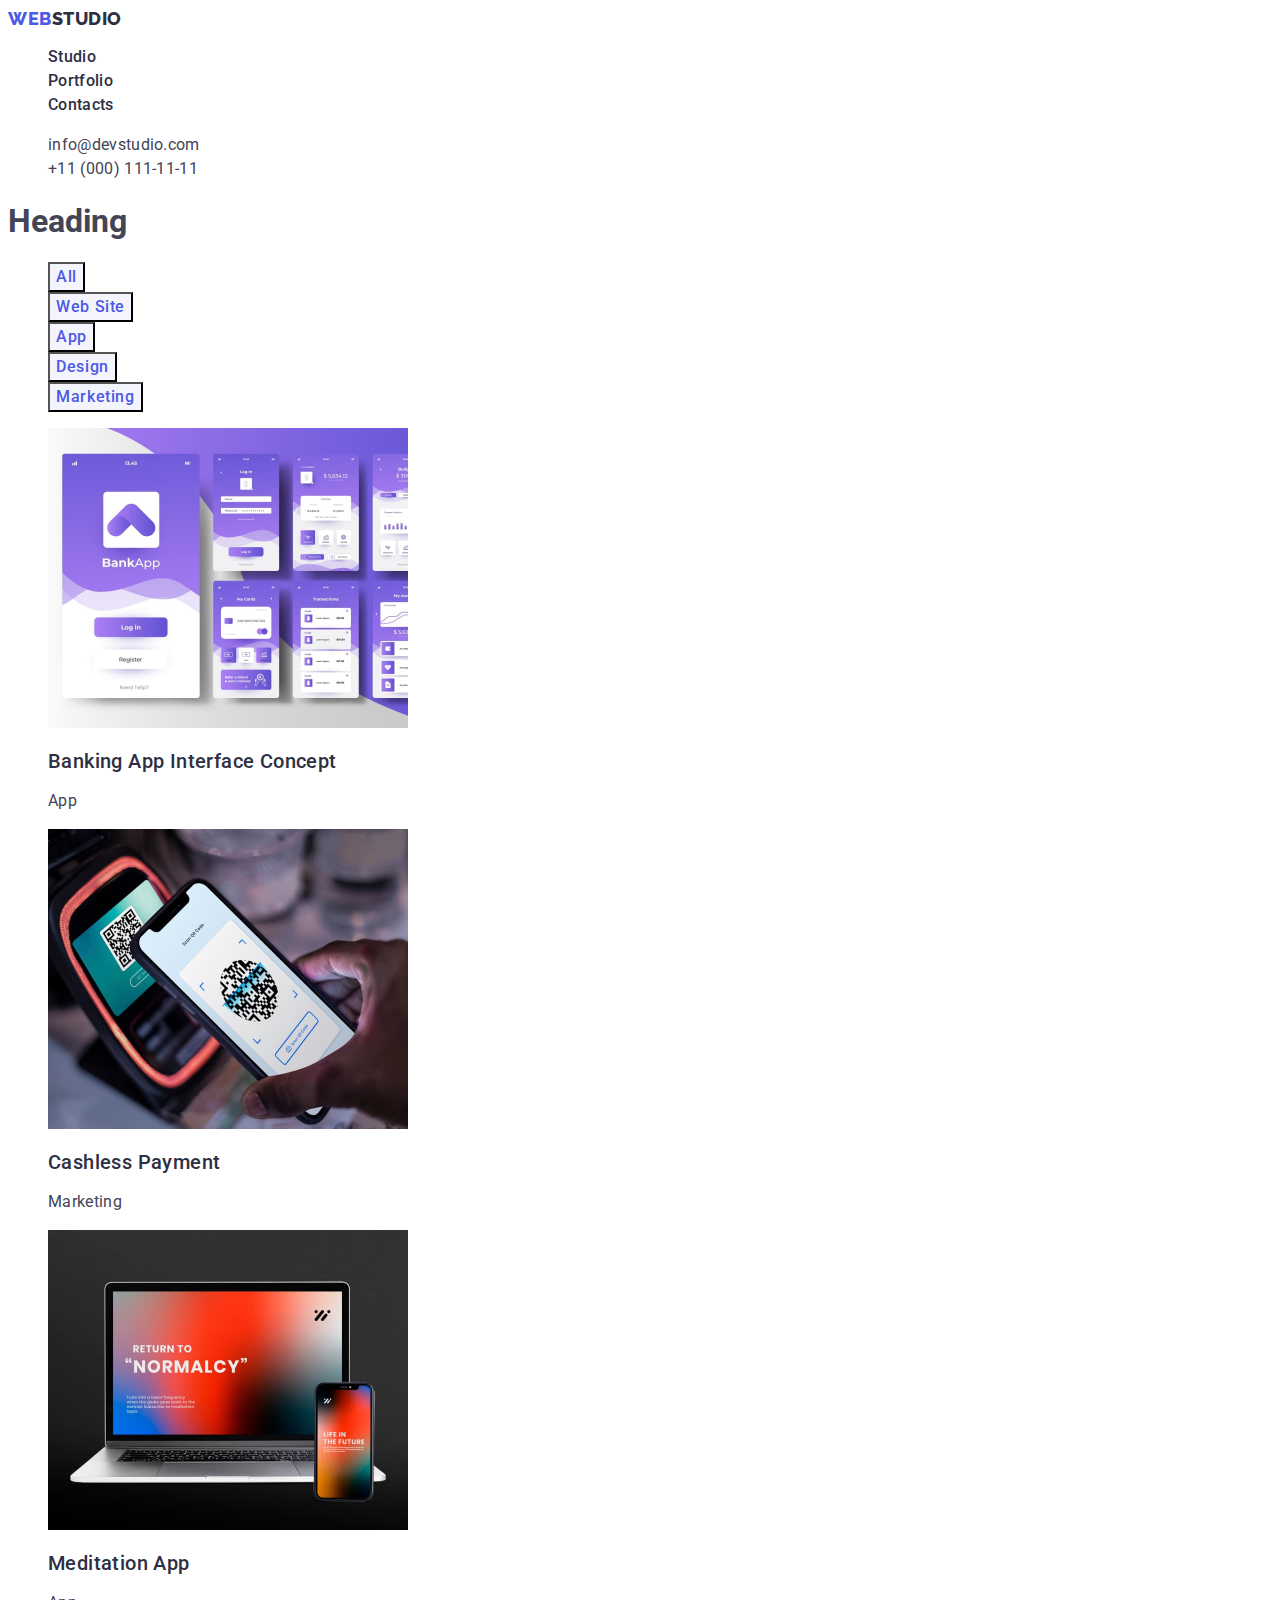
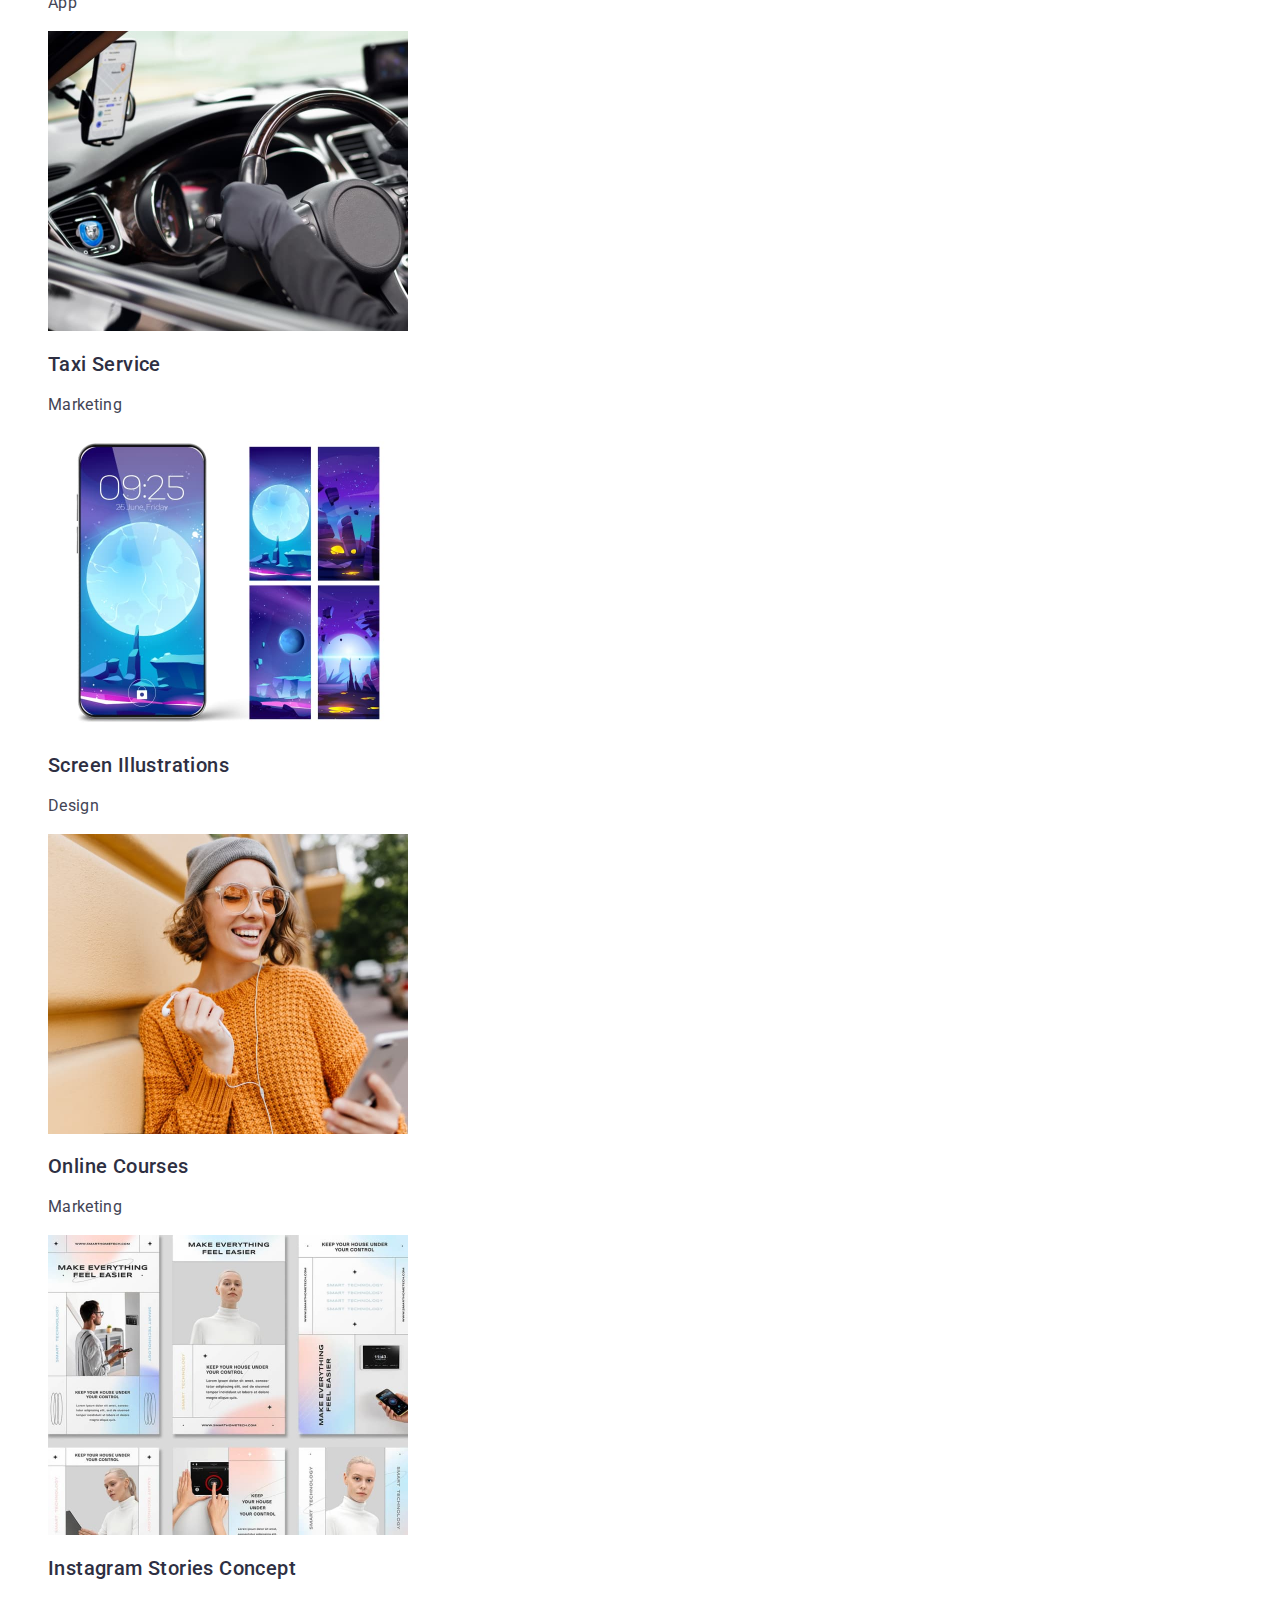
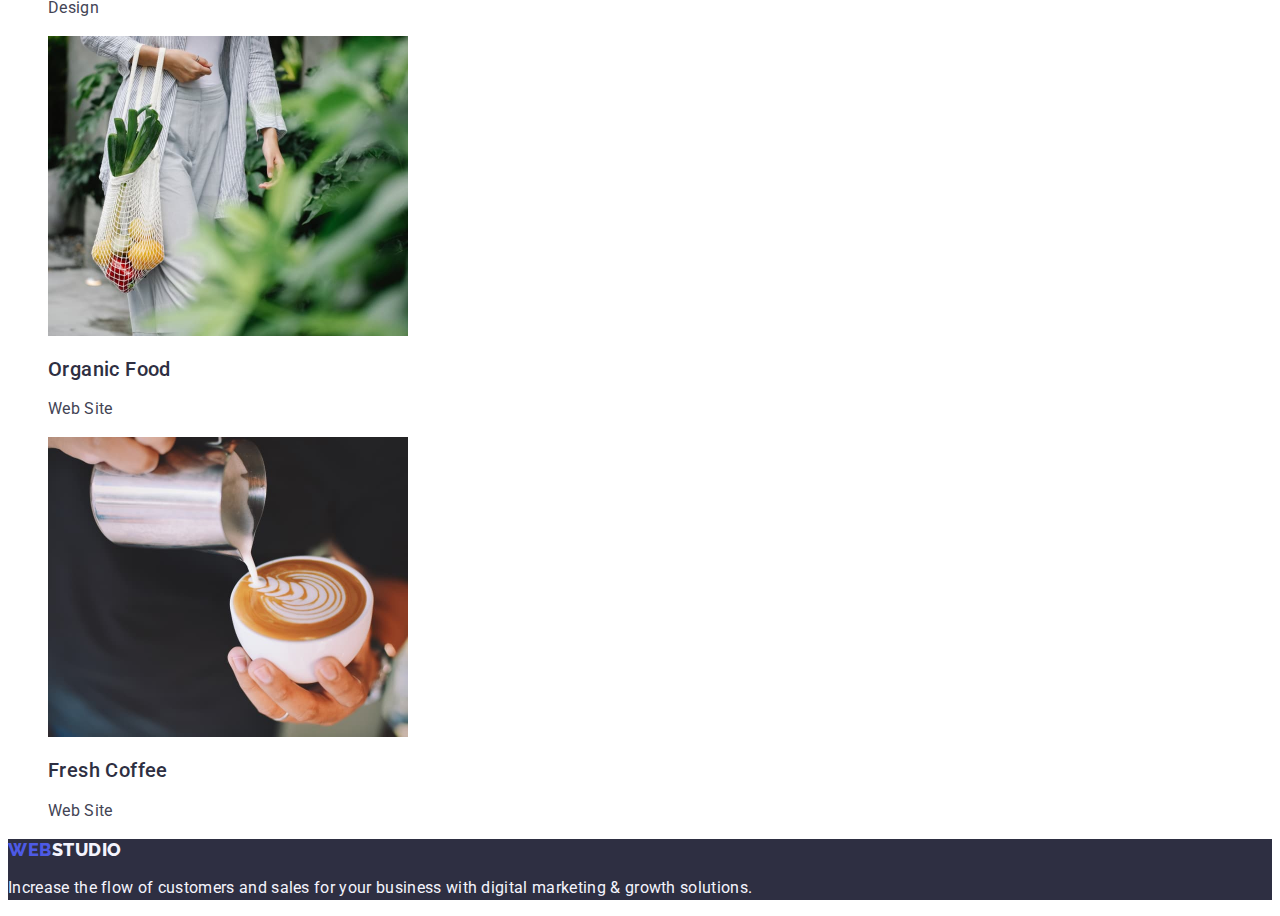
==== portfolio.html @ 7128ef8f "Initial commit" ====
<!DOCTYPE html>
<html lang="en">
  <head>
    <meta charset="utf-8" />
    <meta name="description" content="Introduction of WebStudio" />
    <title>WebStudio</title>
    <link rel="preconnect" href="https://fonts.googleapis.com" />
    <link rel="preconnect" href="https://fonts.gstatic.com" crossorigin />
    <link
      href="https://fonts.googleapis.com/css2?family=Montserrat:wght@400;700&family=Raleway:wght@800&family=Roboto:wght@400;500;700;900&display=swap"
      rel="stylesheet"
    />
    <link rel="stylesheet" href="./css/styles.css" />
  </head>
  <!-- Body -->
  <body>
    <!-- Header -->
    <header>
      <nav class="nav">
        <a href="./index.html" class="link"
          >Web<span class="studio">Studio</span></a
        >
        <ul class="list">
          <li>
            <a href="./index.html" class="link">Studio</a>
          </li>
          <li>
            <a href="./portfolio.html" class="link">Portfolio</a>
          </li>
          <li><a href="" class="link">Contacts</a></li>
        </ul>
      </nav>
      <address class="adress">
        <ul class="list">
          <li>
            <a href="mailto:info@devstudio.com" class="link"
              >info@devstudio.com</a
            >
          </li>
          <li>
            <a href="tel:+110001111111" class="link">+11 (000) 111-11-11</a>
          </li>
        </ul>
      </address>
    </header>
    <!-- Main part -->
    <main>
      <!-- Buttons -->
      <section>
        <h1>Heading</h1>
        <ul class="list">
          <li><button type="button" class="button-list">All</button></li>
          <li><button type="button" class="button-list">Web Site</button></li>
          <li><button type="button" class="button-list">App</button></li>
          <li><button type="button" class="button-list">Design</button></li>
          <li><button type="button" class="button-list">Marketing</button></li>
        </ul>

        <!-- All -->

        <ul class="list">
          <li>
            <a href="./portfolio.html" class="link">
              <img
                src="./images/image8.jpg"
                alt="BankApp"
                width="360"
                height="300"
              />
              <h2 class="heading-portfolio">Banking App Interface Concept</h2>
              <p class="paragraph-portfolio">App</p>
            </a>
          </li>
          <li>
            <a href="./portfolio.html" class="link">
              <img
                src="./images/image9.jpg"
                alt="Paying by phone"
                width="360"
                height="300"
              />
              <h2 class="heading-portfolio">Cashless Payment</h2>
              <p class="paragraph-portfolio">Marketing</p>
            </a>
          </li>
          <li>
            <a href="./portfolio.html" class="link">
              <img
                src="./images/image10.jpg"
                alt="Laptop"
                width="360"
                height="300"
              />
              <h2 class="heading-portfolio">Meditation App</h2>
              <p class="paragraph-portfolio">App</p>
            </a>
          </li>
          <li>
            <a href="./portfolio.html" class="link">
              <img
                src="./images/image11.jpg"
                alt="Taxi driver"
                width="360"
                height="300"
              />
              <h2 class="heading-portfolio">Taxi Service</h2>
              <p class="paragraph-portfolio">Marketing</p>
            </a>
          </li>
          <li>
            <a href="./portfolio.html" class="link">
              <img
                src="./images/image12.jpg"
                alt="Phone wallpaper"
                width="360"
                height="300"
              />
              <h2 class="heading-portfolio">Screen Illustrations</h2>
              <p class="paragraph-portfolio">Design</p>
            </a>
          </li>
          <li>
            <a href="./portfolio.html" class="link">
              <img
                src="./images/image13.jpg"
                alt="Happy girl"
                width="360"
                height="300"
              />
              <h2 class="heading-portfolio">Online Courses</h2>
              <p class="paragraph-portfolio">Marketing</p>
            </a>
          </li>
          <li>
            <a href="./portfolio.html" class="link">
              <img
                src="./images/image14.jpg"
                alt="Designed page"
                width="360"
                height="300"
              />
              <h2 class="heading-portfolio">Instagram Stories Concept</h2>
              <p class="paragraph-portfolio">Design</p>
            </a>
          </li>
          <li>
            <a href="./portfolio.html" class="link">
              <img
                src="./images/image15.jpg"
                alt="Bag with goods"
                width="360"
                height="300"
              />
              <h2 class="heading-portfolio">Organic Food</h2>
              <p class="paragraph-portfolio">Web Site</p>
            </a>
          </li>
          <li>
            <a href="./portfolio.html" class="link">
              <img
                src="./images/image16.jpg"
                alt="Cup with coffe"
                width="360"
                height="300"
              />
              <h2 class="heading-portfolio">Fresh Coffee</h2>
              <p class="paragraph-portfolio">Web Site</p>
            </a>
          </li>
        </ul>
      </section>
    </main>
    <!-- Footer -->
    <footer class="footer">
      <a href="./index.html" class="link"
        >Web<span class="studia">Studio</span></a
      >
      <p class="logo">
        Increase the flow of customers and sales for your business with digital
        marketing & growth solutions.
      </p>
    </footer>
  </body>
</html>
---- css/styles.css ----
:root {
  --primaryfont: "Roboto", sans-serif;
  --primarycolor: #2e2f42;
  --whitecolor: #ffffff;
  --secondarycolor: #4d5ae5;
}
body {
  font-family: var(--primaryfont);
  color: #434455;
  background-color: var(--whitecolor);
}

ul,
ol,
a {
  list-style-type: none;
  text-decoration: none;
}
.nav .link {
  font-family: "Raleway", sans-serif;
  text-transform: uppercase;
  font-weight: 800;
  font-size: 18px;
  line-height: 1.17;
  letter-spacing: 0.03em;
  color: #4d5ae5;
  text-decoration: none;
}
.studio {
  color: var(--primarycolor);
}
.nav .list .link {
  font-family: inherit;
  font-size: 16px;
  line-height: 1.5;
  letter-spacing: 0.02em;
  color: #2e2f42;
  list-style: none;
  text-transform: none;
  font-weight: 500;
  text-decoration: none;
}
.nav .list .link:hover,
.nav .list .link:focus,
.nav .list .link:active {
  color: #404bbf;
}
.adress {
  font-style: normal;
}
.adress .link {
  font-size: 16px;
  line-height: 1.5;
  letter-spacing: 0.02em;
  color: inherit;
}
.adress .list .link:hover,
.adress .list .link:focus,
.adress .list .link:active {
  color: #404bbf;
}
.main-section {
  background-color: var(--primarycolor);
}
.page-title {
  color: var(--whitecolor);
  font-size: 56px;
  font-weight: 700;
  line-height: 1.07;
  letter-spacing: 0.02em;
  text-align: center;
}
.button {
  background-color: var(--secondarycolor);
  color: var(--whitecolor);
  font-size: 16px;
  font-weight: 500;
  line-height: 1.5;
  letter-spacing: 0.04em;
  cursor: pointer;
  font-family: "Roboto", sans-serif;
}
.button:hover,
.button:focus {
  background-color: #404bbf;
}
.list-heading {
  color: var(--primarycolor);
  font-size: 20px;
  font-weight: 500;
  line-height: 1.2;
  letter-spacing: 0.02em;
}
.list-paragraph {
  color: #434455;
  font-size: 16px;
  line-height: 1.5;
  letter-spacing: 0.02em;
}
.heading {
  color: var(--primarycolor);
  font-size: 36px;
  font-weight: 700;
  line-height: 1.11;
  letter-spacing: 0.02em;
  text-align: center;
  text-transform: capitalize;
}
.team {
  background-color: #f4f4fd;
}
.name {
  color: var(--primarycolor);
  font-size: 20px;
  font-weight: 500;
  line-height: 1.2;
  letter-spacing: 0.02em;
}
.description {
  color: #434455;
  font-size: 16px;
  line-height: 1.5;
  letter-spacing: 0.02em;
}
.list-image {
  background-color: #ffffff;
}
.footer {
  background-color: var(--primarycolor);
}
.footer .link {
  font-family: "Raleway", sans-serif;
  text-transform: uppercase;
  font-weight: 800;
  font-size: 18px;
  line-height: 1.17;
  letter-spacing: 0.03em;
  color: var(--secondarycolor);
}
.studia {
  color: #f4f4fd;
}
.logo {
  color: #f4f4fd;
  font-size: 16px;
  line-height: 1.5;
  letter-spacing: 0.02em;
}
.button-list {
  background-color: #f4f4fd;
  color: var(--secondarycolor);
  text-align: center;
  font-weight: 500;
  font-size: 16px;
  line-height: 1.5;
  letter-spacing: 0.04em;
  cursor: pointer;
  font-family: "Roboto", sans-serif;
}
.button-list:hover,
.button-list:focus,
.button-list:active {
  background-color: #404bbf;
  color: var(--whitecolor);
}
.list .link {
  text-decoration: none;
  color: inherit;
}
.heading-portfolio {
  font-weight: 500;
  font-size: 20px;
  line-height: 1.2;
  letter-spacing: 0.02em;
  color: var(--primarycolor);
}

.paragraph-portfolio {
  color: #434455;
  font-size: 16px;
  line-height: 1.5;
  letter-spacing: 0.02em;
}
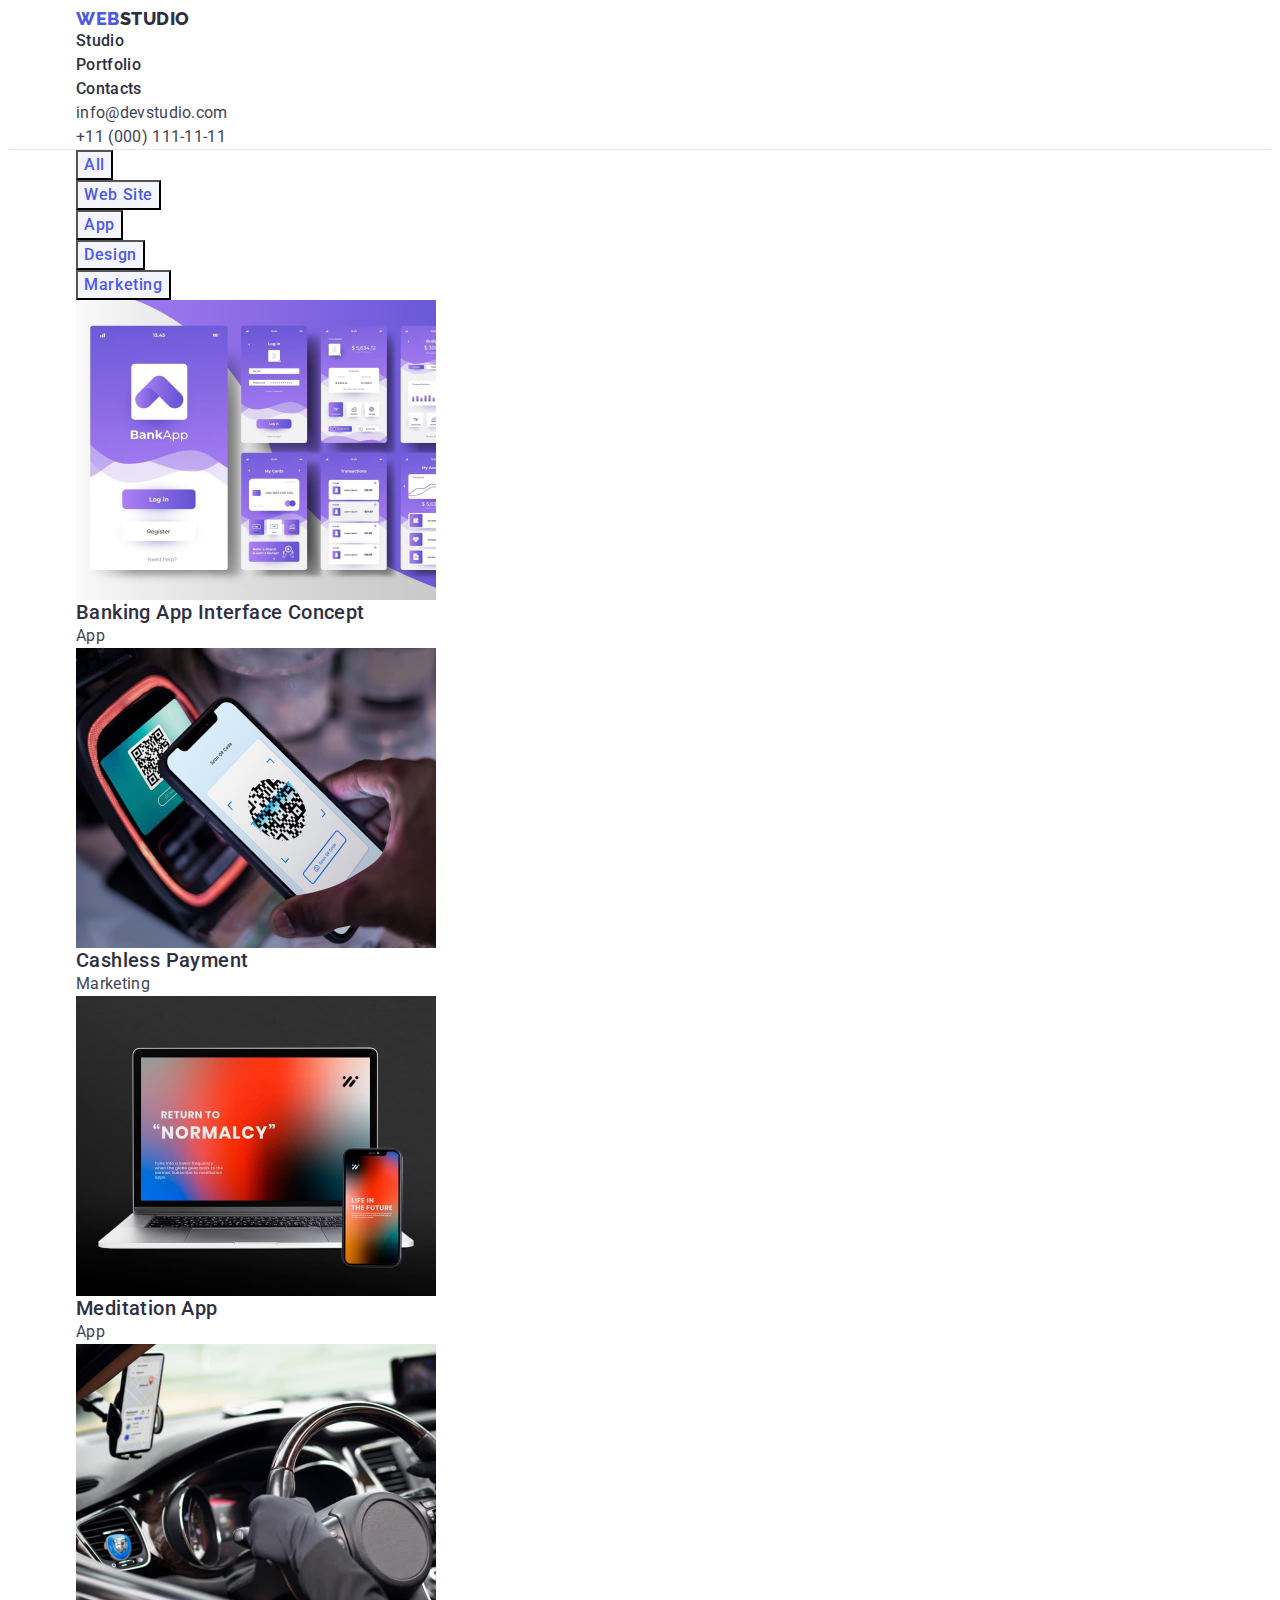
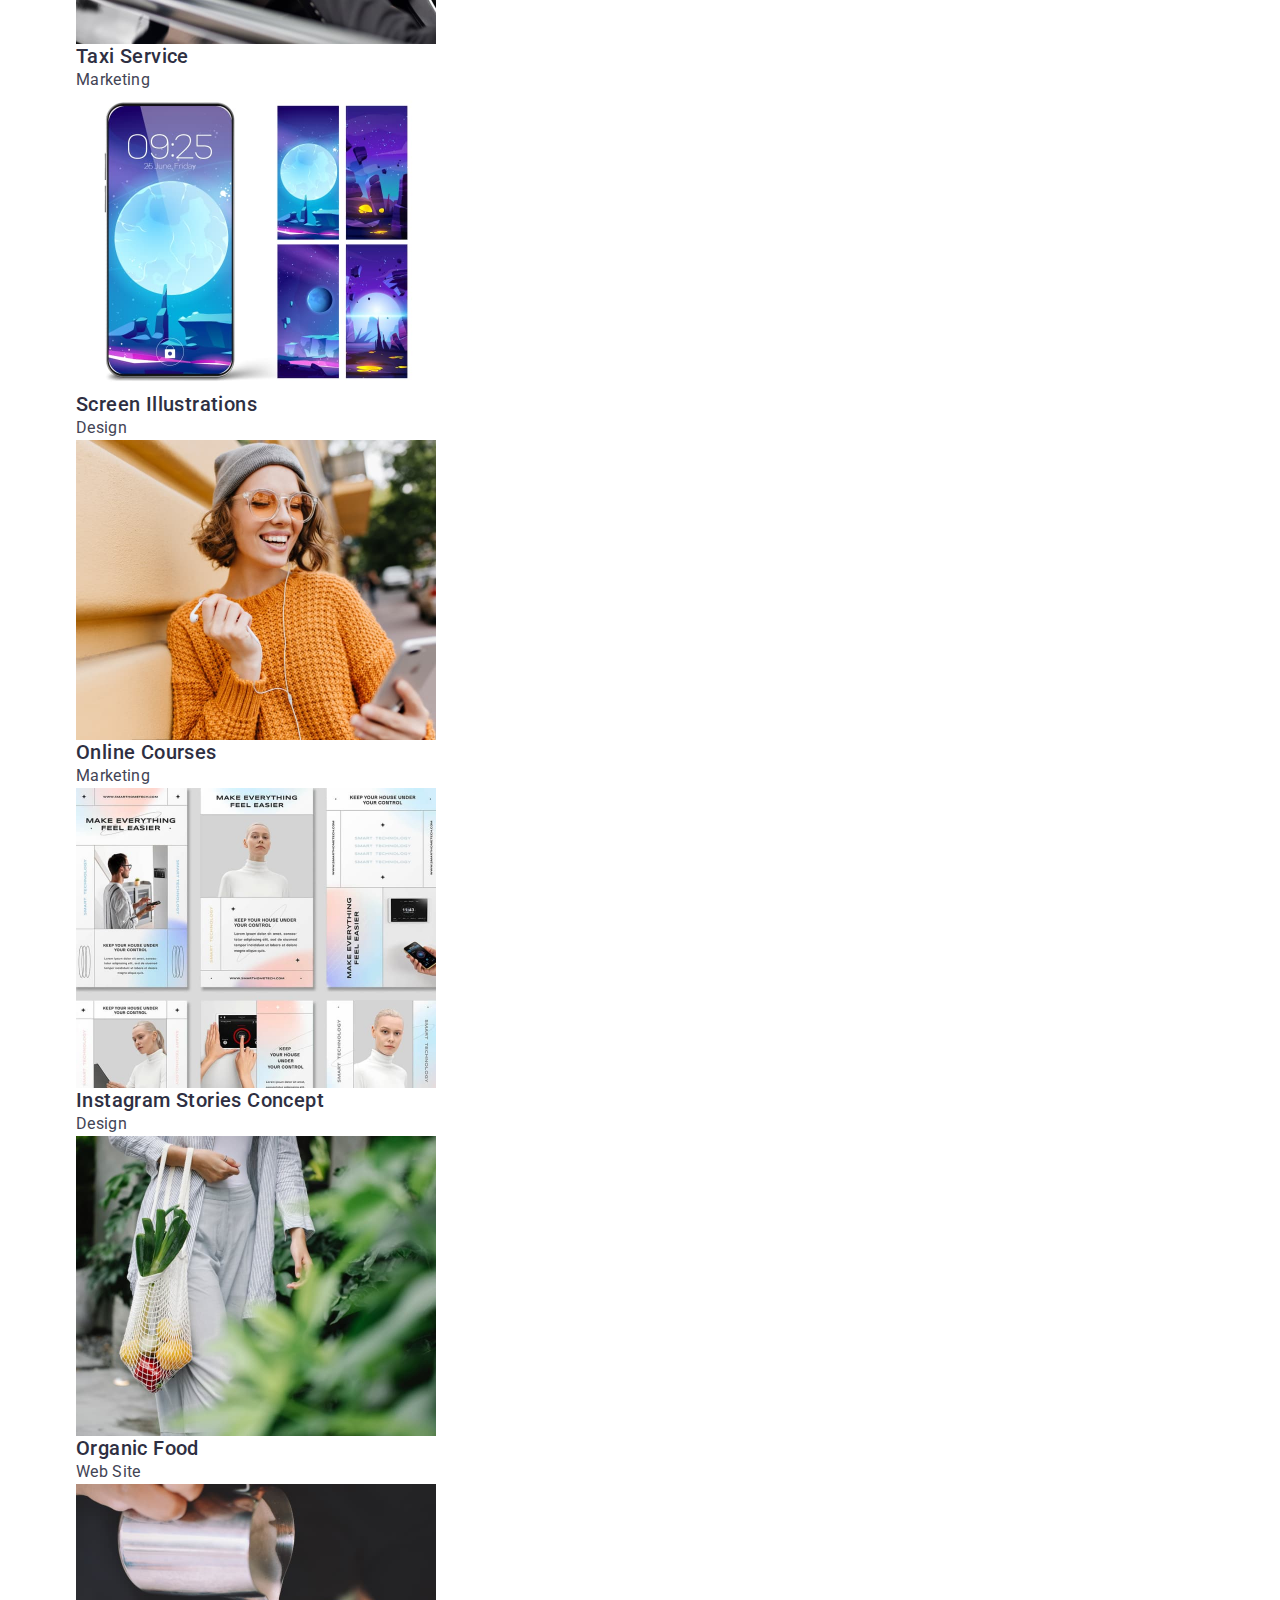
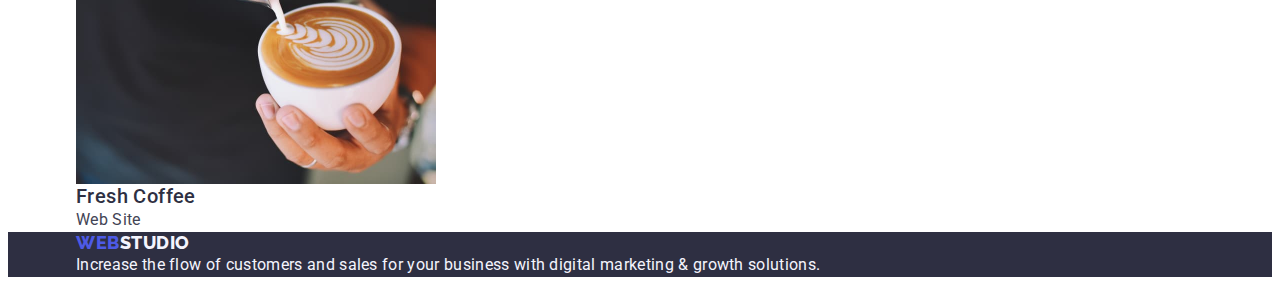
==== commit c772d4fa: "h3" ====
--- a/portfolio.html
+++ b/portfolio.html
@@ -4,6 +4,13 @@
     <meta charset="utf-8" />
     <meta name="description" content="Introduction of WebStudio" />
     <title>WebStudio</title>
+    <link
+      rel="stylesheet"
+      href="https://cdnjs.cloudflare.com/ajax/libs/modern-normalize/2.0.0/modern-normalize.min.css"
+      integrity="sha512-4xo8blKMVCiXpTaLzQSLSw3KFOVPWhm/TRtuPVc4WG6kUgjH6J03IBuG7JZPkcWMxJ5huwaBpOpnwYElP/m6wg=="
+      crossorigin="anonymous"
+      referrerpolicy="no-referrer"
+    />
     <link rel="preconnect" href="https://fonts.googleapis.com" />
     <link rel="preconnect" href="https://fonts.gstatic.com" crossorigin />
     <link
@@ -16,169 +23,177 @@
   <body>
     <!-- Header -->
     <header>
-      <nav class="nav">
-        <a href="./index.html" class="link"
-          >Web<span class="studio">Studio</span></a
-        >
-        <ul class="list">
-          <li>
-            <a href="./index.html" class="link">Studio</a>
-          </li>
-          <li>
-            <a href="./portfolio.html" class="link">Portfolio</a>
-          </li>
-          <li><a href="" class="link">Contacts</a></li>
-        </ul>
-      </nav>
-      <address class="adress">
-        <ul class="list">
-          <li>
-            <a href="mailto:info@devstudio.com" class="link"
-              >info@devstudio.com</a
-            >
-          </li>
-          <li>
-            <a href="tel:+110001111111" class="link">+11 (000) 111-11-11</a>
-          </li>
-        </ul>
-      </address>
+      <div class="container">
+        <nav class="nav">
+          <a href="./index.html" class="link"
+            >Web<span class="studio">Studio</span></a
+          >
+          <ul class="list">
+            <li>
+              <a href="./index.html" class="link">Studio</a>
+            </li>
+            <li>
+              <a href="./portfolio.html" class="link">Portfolio</a>
+            </li>
+            <li><a href="" class="link">Contacts</a></li>
+          </ul>
+        </nav>
+        <address class="adress">
+          <ul class="list">
+            <li>
+              <a href="mailto:info@devstudio.com" class="link"
+                >info@devstudio.com</a
+              >
+            </li>
+            <li>
+              <a href="tel:+110001111111" class="link">+11 (000) 111-11-11</a>
+            </li>
+          </ul>
+        </address>
+      </div>
     </header>
     <!-- Main part -->
     <main>
       <!-- Buttons -->
       <section>
-        <h1>Heading</h1>
-        <ul class="list">
-          <li><button type="button" class="button-list">All</button></li>
-          <li><button type="button" class="button-list">Web Site</button></li>
-          <li><button type="button" class="button-list">App</button></li>
-          <li><button type="button" class="button-list">Design</button></li>
-          <li><button type="button" class="button-list">Marketing</button></li>
-        </ul>
+        <div class="container">
+          <h1 class="visually-hidden">Heading</h1>
+          <ul class="list">
+            <li><button type="button" class="button-list">All</button></li>
+            <li><button type="button" class="button-list">Web Site</button></li>
+            <li><button type="button" class="button-list">App</button></li>
+            <li><button type="button" class="button-list">Design</button></li>
+            <li>
+              <button type="button" class="button-list">Marketing</button>
+            </li>
+          </ul>
 
-        <!-- All -->
+          <!-- All -->
 
-        <ul class="list">
-          <li>
-            <a href="./portfolio.html" class="link">
-              <img
-                src="./images/image8.jpg"
-                alt="BankApp"
-                width="360"
-                height="300"
-              />
-              <h2 class="heading-portfolio">Banking App Interface Concept</h2>
-              <p class="paragraph-portfolio">App</p>
-            </a>
-          </li>
-          <li>
-            <a href="./portfolio.html" class="link">
-              <img
-                src="./images/image9.jpg"
-                alt="Paying by phone"
-                width="360"
-                height="300"
-              />
-              <h2 class="heading-portfolio">Cashless Payment</h2>
-              <p class="paragraph-portfolio">Marketing</p>
-            </a>
-          </li>
-          <li>
-            <a href="./portfolio.html" class="link">
-              <img
-                src="./images/image10.jpg"
-                alt="Laptop"
-                width="360"
-                height="300"
-              />
-              <h2 class="heading-portfolio">Meditation App</h2>
-              <p class="paragraph-portfolio">App</p>
-            </a>
-          </li>
-          <li>
-            <a href="./portfolio.html" class="link">
-              <img
-                src="./images/image11.jpg"
-                alt="Taxi driver"
-                width="360"
-                height="300"
-              />
-              <h2 class="heading-portfolio">Taxi Service</h2>
-              <p class="paragraph-portfolio">Marketing</p>
-            </a>
-          </li>
-          <li>
-            <a href="./portfolio.html" class="link">
-              <img
-                src="./images/image12.jpg"
-                alt="Phone wallpaper"
-                width="360"
-                height="300"
-              />
-              <h2 class="heading-portfolio">Screen Illustrations</h2>
-              <p class="paragraph-portfolio">Design</p>
-            </a>
-          </li>
-          <li>
-            <a href="./portfolio.html" class="link">
-              <img
-                src="./images/image13.jpg"
-                alt="Happy girl"
-                width="360"
-                height="300"
-              />
-              <h2 class="heading-portfolio">Online Courses</h2>
-              <p class="paragraph-portfolio">Marketing</p>
-            </a>
-          </li>
-          <li>
-            <a href="./portfolio.html" class="link">
-              <img
-                src="./images/image14.jpg"
-                alt="Designed page"
-                width="360"
-                height="300"
-              />
-              <h2 class="heading-portfolio">Instagram Stories Concept</h2>
-              <p class="paragraph-portfolio">Design</p>
-            </a>
-          </li>
-          <li>
-            <a href="./portfolio.html" class="link">
-              <img
-                src="./images/image15.jpg"
-                alt="Bag with goods"
-                width="360"
-                height="300"
-              />
-              <h2 class="heading-portfolio">Organic Food</h2>
-              <p class="paragraph-portfolio">Web Site</p>
-            </a>
-          </li>
-          <li>
-            <a href="./portfolio.html" class="link">
-              <img
-                src="./images/image16.jpg"
-                alt="Cup with coffe"
-                width="360"
-                height="300"
-              />
-              <h2 class="heading-portfolio">Fresh Coffee</h2>
-              <p class="paragraph-portfolio">Web Site</p>
-            </a>
-          </li>
-        </ul>
+          <ul class="list">
+            <li>
+              <a href="./portfolio.html" class="link">
+                <img
+                  src="./images/image8.jpg"
+                  alt="BankApp"
+                  width="360"
+                  height="300"
+                />
+                <h2 class="heading-portfolio">Banking App Interface Concept</h2>
+                <p class="paragraph-portfolio">App</p>
+              </a>
+            </li>
+            <li>
+              <a href="./portfolio.html" class="link">
+                <img
+                  src="./images/image9.jpg"
+                  alt="Paying by phone"
+                  width="360"
+                  height="300"
+                />
+                <h2 class="heading-portfolio">Cashless Payment</h2>
+                <p class="paragraph-portfolio">Marketing</p>
+              </a>
+            </li>
+            <li>
+              <a href="./portfolio.html" class="link">
+                <img
+                  src="./images/image10.jpg"
+                  alt="Laptop"
+                  width="360"
+                  height="300"
+                />
+                <h2 class="heading-portfolio">Meditation App</h2>
+                <p class="paragraph-portfolio">App</p>
+              </a>
+            </li>
+            <li>
+              <a href="./portfolio.html" class="link">
+                <img
+                  src="./images/image11.jpg"
+                  alt="Taxi driver"
+                  width="360"
+                  height="300"
+                />
+                <h2 class="heading-portfolio">Taxi Service</h2>
+                <p class="paragraph-portfolio">Marketing</p>
+              </a>
+            </li>
+            <li>
+              <a href="./portfolio.html" class="link">
+                <img
+                  src="./images/image12.jpg"
+                  alt="Phone wallpaper"
+                  width="360"
+                  height="300"
+                />
+                <h2 class="heading-portfolio">Screen Illustrations</h2>
+                <p class="paragraph-portfolio">Design</p>
+              </a>
+            </li>
+            <li>
+              <a href="./portfolio.html" class="link">
+                <img
+                  src="./images/image13.jpg"
+                  alt="Happy girl"
+                  width="360"
+                  height="300"
+                />
+                <h2 class="heading-portfolio">Online Courses</h2>
+                <p class="paragraph-portfolio">Marketing</p>
+              </a>
+            </li>
+            <li>
+              <a href="./portfolio.html" class="link">
+                <img
+                  src="./images/image14.jpg"
+                  alt="Designed page"
+                  width="360"
+                  height="300"
+                />
+                <h2 class="heading-portfolio">Instagram Stories Concept</h2>
+                <p class="paragraph-portfolio">Design</p>
+              </a>
+            </li>
+            <li>
+              <a href="./portfolio.html" class="link">
+                <img
+                  src="./images/image15.jpg"
+                  alt="Bag with goods"
+                  width="360"
+                  height="300"
+                />
+                <h2 class="heading-portfolio">Organic Food</h2>
+                <p class="paragraph-portfolio">Web Site</p>
+              </a>
+            </li>
+            <li>
+              <a href="./portfolio.html" class="link">
+                <img
+                  src="./images/image16.jpg"
+                  alt="Cup with coffe"
+                  width="360"
+                  height="300"
+                />
+                <h2 class="heading-portfolio">Fresh Coffee</h2>
+                <p class="paragraph-portfolio">Web Site</p>
+              </a>
+            </li>
+          </ul>
+        </div>
       </section>
     </main>
     <!-- Footer -->
     <footer class="footer">
-      <a href="./index.html" class="link"
-        >Web<span class="studia">Studio</span></a
-      >
-      <p class="logo">
-        Increase the flow of customers and sales for your business with digital
-        marketing & growth solutions.
-      </p>
+      <div class="container">
+        <a href="./index.html" class="link"
+          >Web<span class="studia">Studio</span></a
+        >
+        <p class="logo">
+          Increase the flow of customers and sales for your business with
+          digital marketing & growth solutions.
+        </p>
+      </div>
     </footer>
   </body>
 </html>
--- a/css/styles.css
+++ b/css/styles.css
@@ -9,12 +9,19 @@
   color: #434455;
   background-color: var(--whitecolor);
 }
-
+*,
+*::before,
+*::after {
+  box-sizing: border-box;
+}
 ul,
 ol,
 a {
   list-style-type: none;
   text-decoration: none;
+}
+header {
+  border-bottom: 1px solid #e7e9fc;
 }
 .nav .link {
   font-family: "Raleway", sans-serif;
@@ -29,6 +36,7 @@
 .studio {
   color: var(--primarycolor);
 }
+
 .nav .list .link {
   font-family: inherit;
   font-size: 16px;
@@ -181,3 +189,45 @@
   line-height: 1.5;
   letter-spacing: 0.02em;
 }
+
+h1,
+h2,
+h3,
+h4,
+h5,
+h6 {
+  margin: 0;
+}
+
+p {
+  margin: 0;
+}
+
+ul,
+ol {
+  margin: 0;
+  padding-left: 0;
+}
+img {
+  display: block;
+}
+.container {
+  margin: 0 auto;
+  padding: 0 15px;
+  max-width: 1158px;
+}
+.visually-hidden {
+  position: absolute;
+  width: 1px;
+  height: 1px;
+  margin: -1px;
+  border: 0;
+  padding: 0;
+  white-space: nowrap;
+  clip-path: inset(100%);
+  clip: rect(0 0 0 0);
+  overflow: hidden;
+}
+.features .list {
+  display: flex;
+}
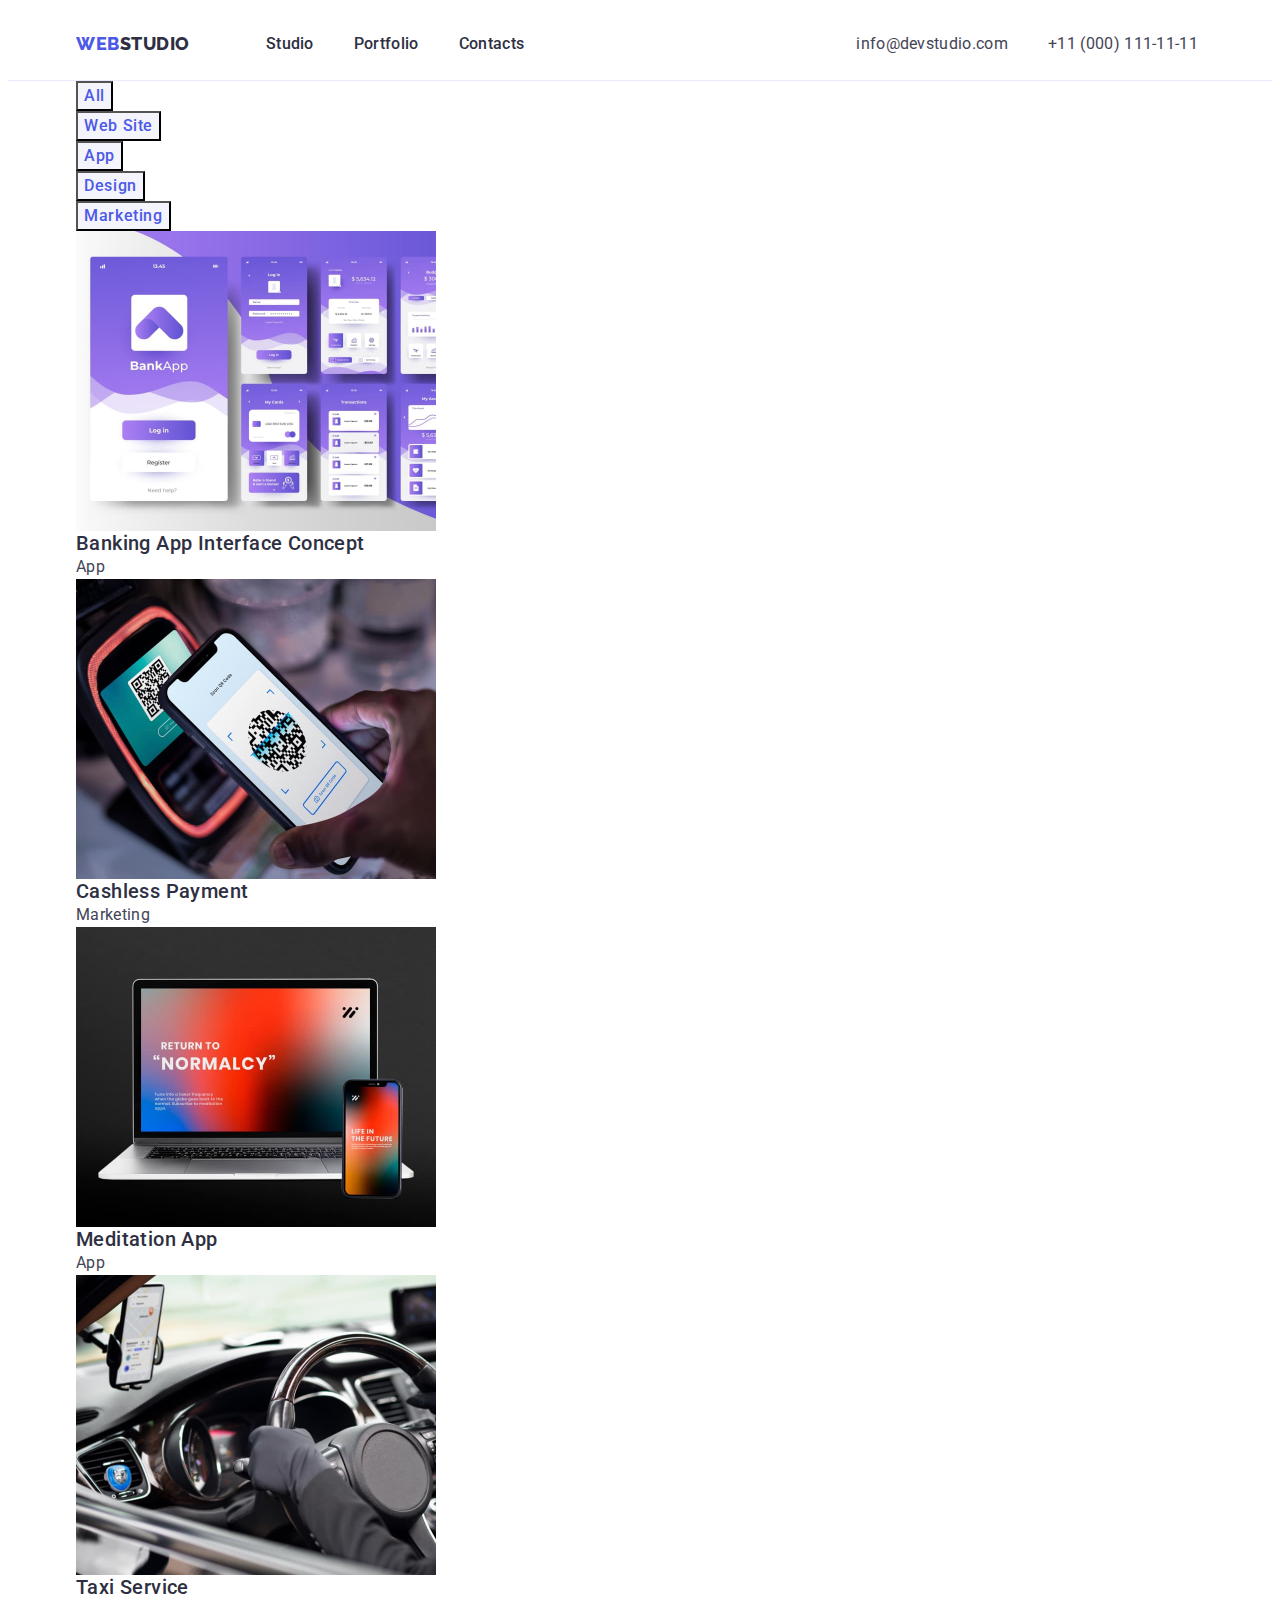
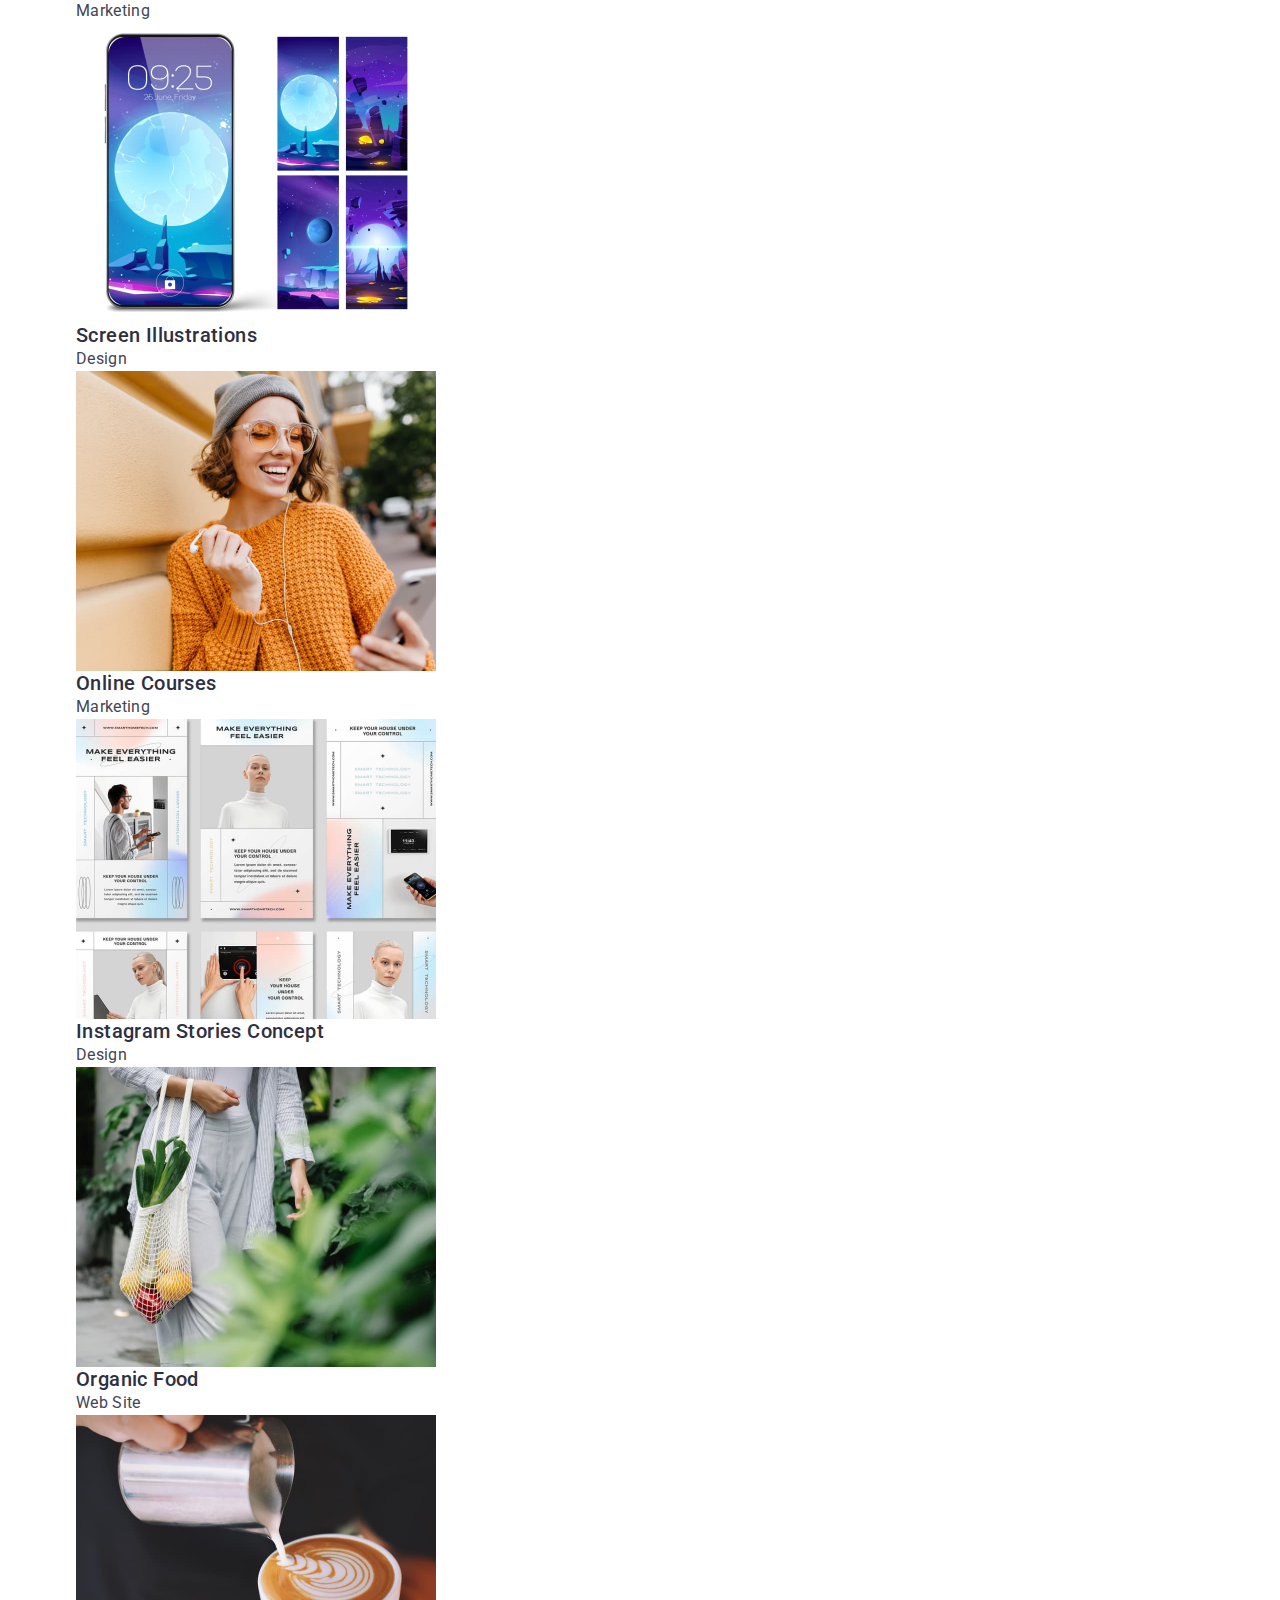
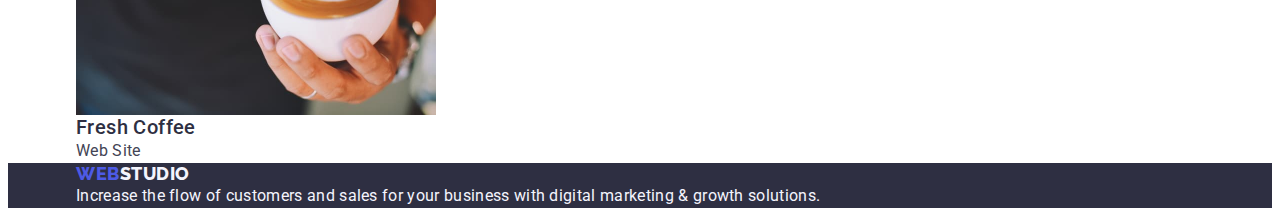
==== commit 4e67b532: "l" ====
--- a/portfolio.html
+++ b/portfolio.html
@@ -22,10 +22,10 @@
   <!-- Body -->
   <body>
     <!-- Header -->
-    <header>
+    <header class="header">
       <div class="container">
         <nav class="nav">
-          <a href="./index.html" class="link"
+          <a href="./index.html" class="logo"
             >Web<span class="studio">Studio</span></a
           >
           <ul class="list">
--- a/css/styles.css
+++ b/css/styles.css
@@ -20,10 +20,17 @@
   list-style-type: none;
   text-decoration: none;
 }
-header {
+.header {
   border-bottom: 1px solid #e7e9fc;
 }
-.nav .link {
+.header .container {
+  display: flex;
+}
+.nav {
+  display: flex;
+  align-items: center;
+}
+.nav .logo {
   font-family: "Raleway", sans-serif;
   text-transform: uppercase;
   font-weight: 800;
@@ -32,11 +39,15 @@
   letter-spacing: 0.03em;
   color: #4d5ae5;
   text-decoration: none;
+  margin-right: 76px;
 }
 .studio {
   color: var(--primarycolor);
 }
-
+.nav .list {
+  display: flex;
+  gap: 40px;
+}
 .nav .list .link {
   font-family: inherit;
   font-size: 16px;
@@ -47,6 +58,10 @@
   text-transform: none;
   font-weight: 500;
   text-decoration: none;
+  display: flex;
+  gap: 40px;
+  flex-direction: row;
+  padding: 24px 0;
 }
 .nav .list .link:hover,
 .nav .list .link:focus,
@@ -55,6 +70,13 @@
 }
 .adress {
   font-style: normal;
+}
+.adress .list {
+  display: flex;
+  gap: 40px;
+  padding-left: 332px;
+  padding-top: 24px;
+  padding-bottom: 24px;
 }
 .adress .link {
   font-size: 16px;
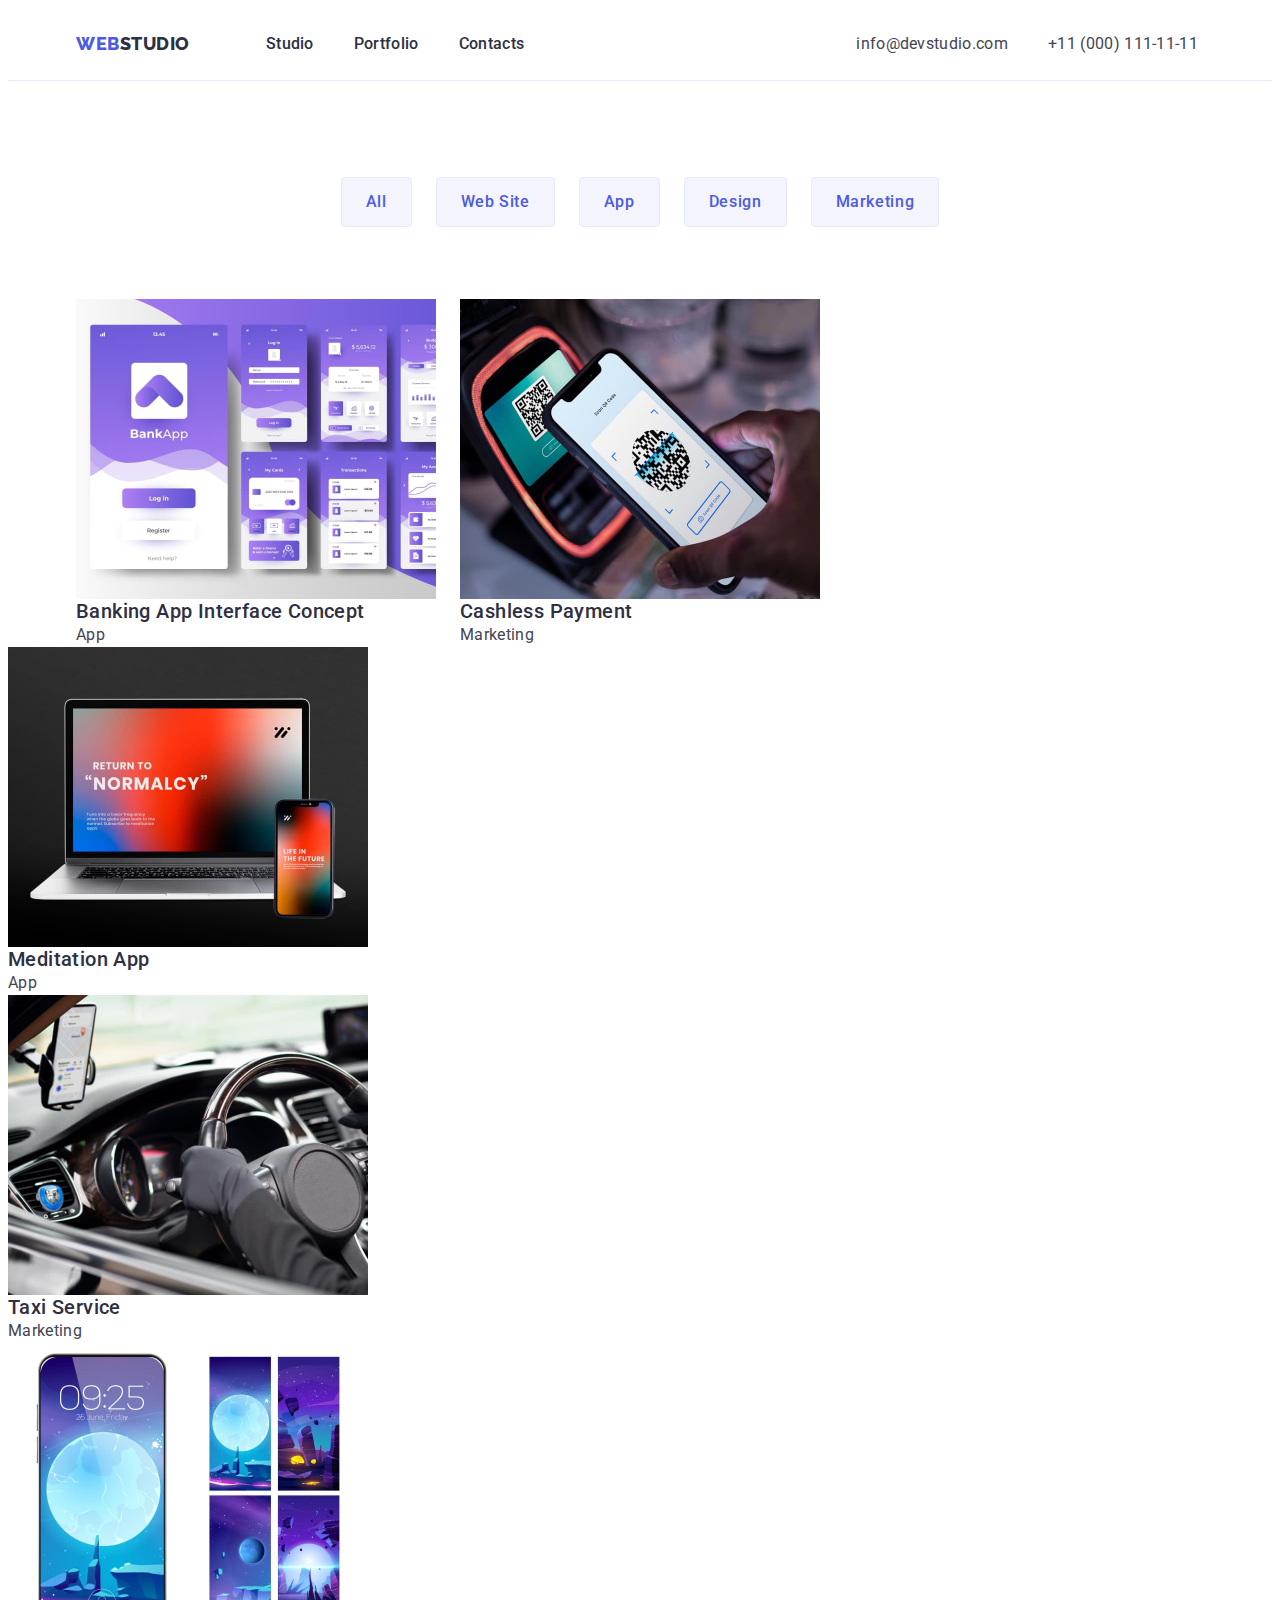
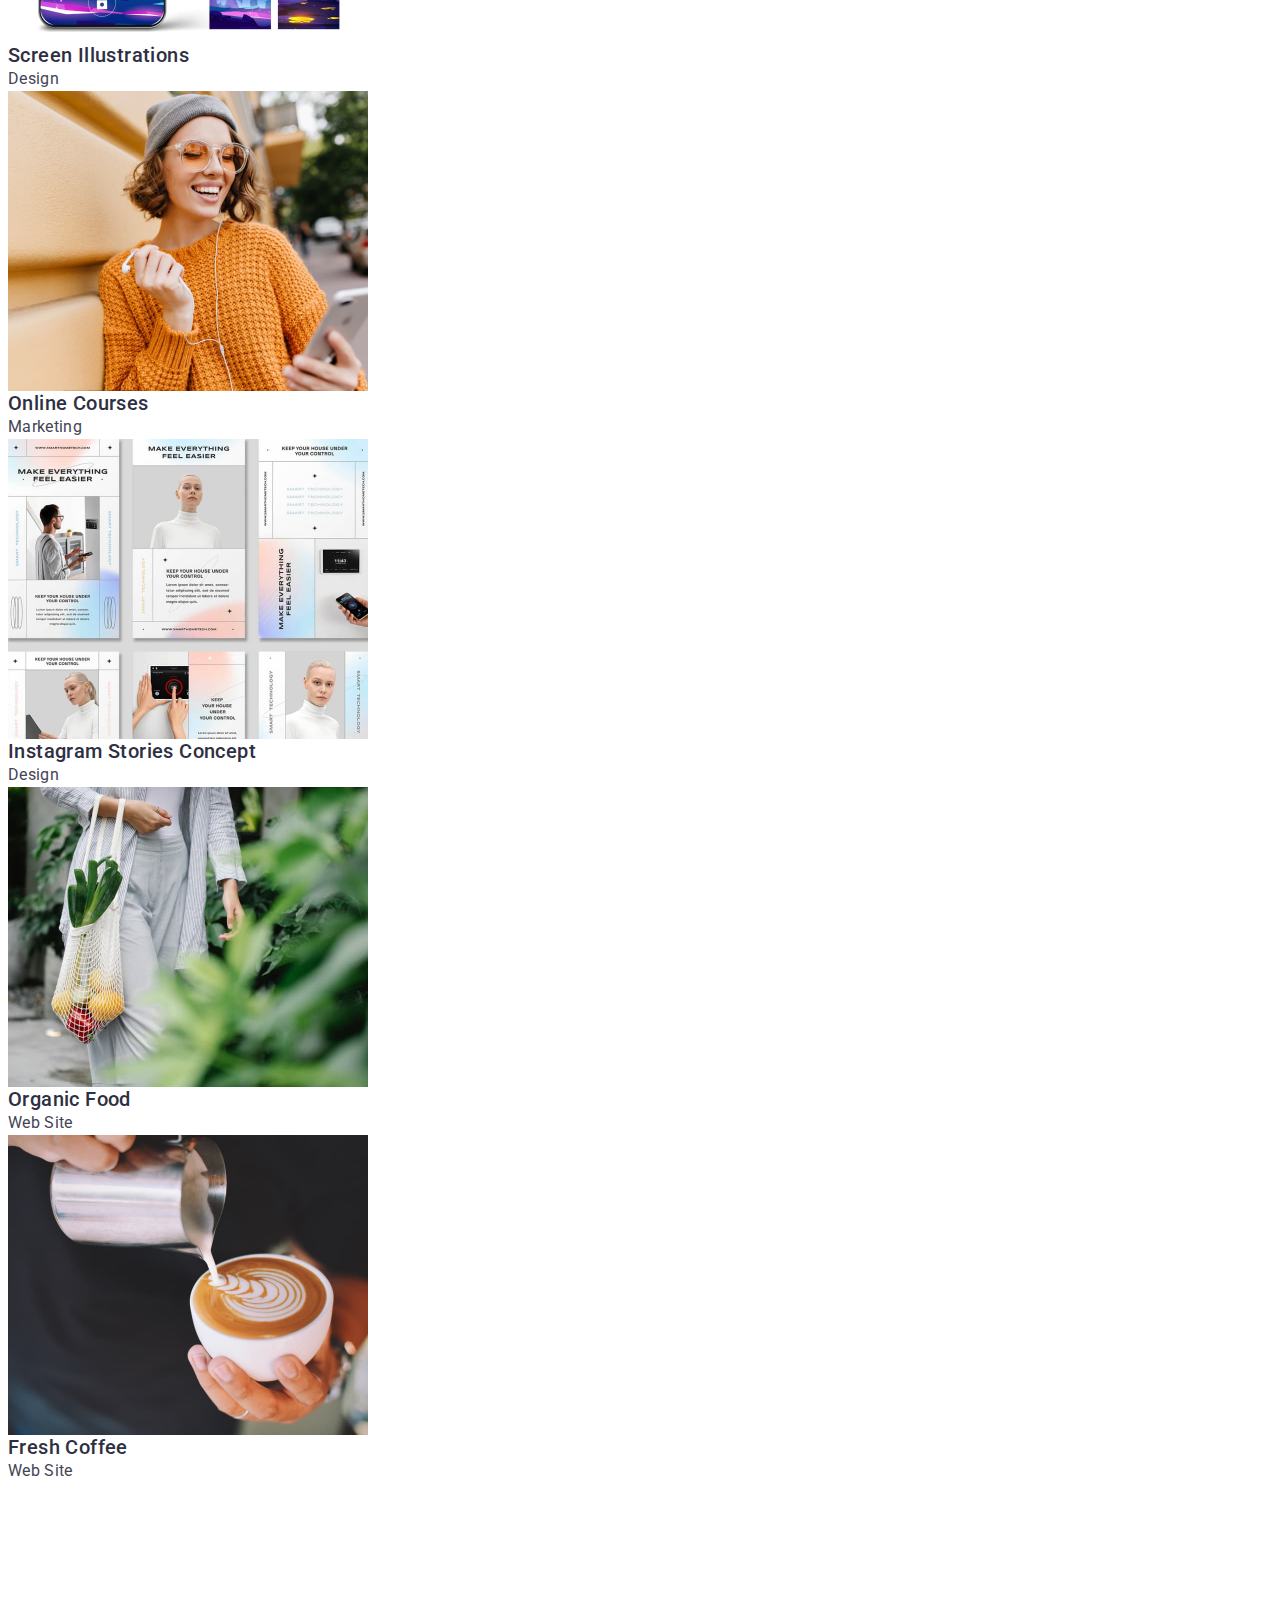
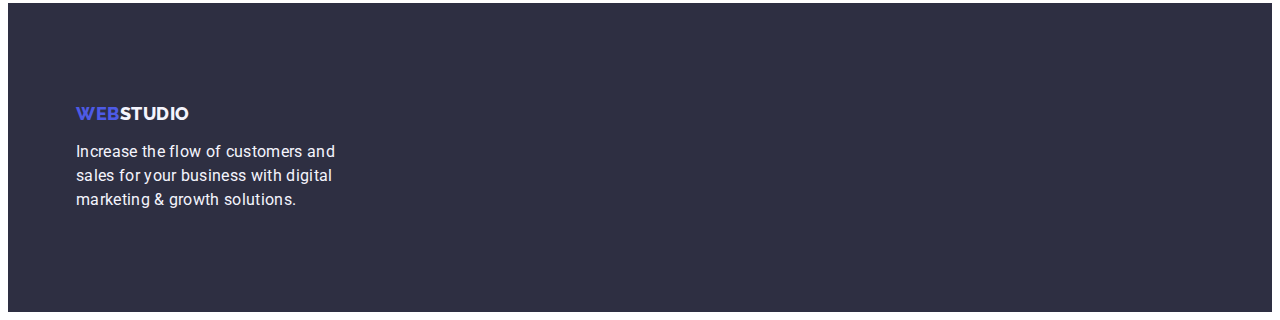
==== commit f66c61ca: "d" ====
--- a/portfolio.html
+++ b/portfolio.html
@@ -55,7 +55,7 @@
     <!-- Main part -->
     <main>
       <!-- Buttons -->
-      <section>
+      <section class="portfolio">
         <div class="container">
           <h1 class="visually-hidden">Heading</h1>
           <ul class="list">
@@ -70,8 +70,8 @@
 
           <!-- All -->
 
-          <ul class="list">
-            <li>
+          <ul class="list-images">
+            <li class="list-images-link">
               <a href="./portfolio.html" class="link">
                 <img
                   src="./images/image8.jpg"
@@ -79,8 +79,9 @@
                   width="360"
                   height="300"
                 />
+                <div class="app-use">
                 <h2 class="heading-portfolio">Banking App Interface Concept</h2>
-                <p class="paragraph-portfolio">App</p>
+                <p class="paragraph-portfolio">App</p></div>
               </a>
             </li>
             <li>
@@ -91,8 +92,8 @@
                   width="360"
                   height="300"
                 />
-                <h2 class="heading-portfolio">Cashless Payment</h2>
-                <p class="paragraph-portfolio">Marketing</p>
+                <div class="app-use"></div><h2 class="heading-portfolio">Cashless Payment</h2>
+                <p class="paragraph-portfolio">Marketing</p></div>
               </a>
             </li>
             <li>
@@ -103,8 +104,8 @@
                   width="360"
                   height="300"
                 />
-                <h2 class="heading-portfolio">Meditation App</h2>
-                <p class="paragraph-portfolio">App</p>
+               <div class="app-use"> <h2 class="heading-portfolio">Meditation App</h2>
+                <p class="paragraph-portfolio">App</p></div>
               </a>
             </li>
             <li>
@@ -115,8 +116,8 @@
                   width="360"
                   height="300"
                 />
-                <h2 class="heading-portfolio">Taxi Service</h2>
-                <p class="paragraph-portfolio">Marketing</p>
+                <div class="app-use"> <h2 class="heading-portfolio">Taxi Service</h2>
+                <p class="paragraph-portfolio">Marketing</p></div>
               </a>
             </li>
             <li>
@@ -127,8 +128,8 @@
                   width="360"
                   height="300"
                 />
-                <h2 class="heading-portfolio">Screen Illustrations</h2>
-                <p class="paragraph-portfolio">Design</p>
+                 <div class="app-use"><h2 class="heading-portfolio">Screen Illustrations</h2>
+                <p class="paragraph-portfolio">Design</p></div>
               </a>
             </li>
             <li>
@@ -139,8 +140,8 @@
                   width="360"
                   height="300"
                 />
-                <h2 class="heading-portfolio">Online Courses</h2>
-                <p class="paragraph-portfolio">Marketing</p>
+                <div class="app-use"> <h2 class="heading-portfolio">Online Courses</h2>
+                <p class="paragraph-portfolio">Marketing</p></div>
               </a>
             </li>
             <li>
@@ -151,8 +152,8 @@
                   width="360"
                   height="300"
                 />
-                <h2 class="heading-portfolio">Instagram Stories Concept</h2>
-                <p class="paragraph-portfolio">Design</p>
+                 <div class="app-use"><h2 class="heading-portfolio">Instagram Stories Concept</h2>
+                <p class="paragraph-portfolio">Design</p></div>
               </a>
             </li>
             <li>
@@ -163,8 +164,8 @@
                   width="360"
                   height="300"
                 />
-                <h2 class="heading-portfolio">Organic Food</h2>
-                <p class="paragraph-portfolio">Web Site</p>
+                 <div class="app-use"><h2 class="heading-portfolio">Organic Food</h2>
+                <p class="paragraph-portfolio">Web Site</p></div>
               </a>
             </li>
             <li>
@@ -175,8 +176,8 @@
                   width="360"
                   height="300"
                 />
-                <h2 class="heading-portfolio">Fresh Coffee</h2>
-                <p class="paragraph-portfolio">Web Site</p>
+                 <div class="app-use"><h2 class="heading-portfolio">Fresh Coffee</h2>
+                <p class="paragraph-portfolio">Web Site</p></div>
               </a>
             </li>
           </ul>
--- a/css/styles.css
+++ b/css/styles.css
@@ -91,6 +91,8 @@
 }
 .main-section {
   background-color: var(--primarycolor);
+  padding-top: 188px;
+  padding-bottom: 188px;
 }
 .page-title {
   color: var(--whitecolor);
@@ -98,7 +100,10 @@
   font-weight: 700;
   line-height: 1.07;
   letter-spacing: 0.02em;
-  text-align: center;
+  max-width: 496px;
+  text-align: center;
+  margin-left: auto;
+  margin-right: auto;
 }
 .button {
   background-color: var(--secondarycolor);
@@ -109,6 +114,14 @@
   letter-spacing: 0.04em;
   cursor: pointer;
   font-family: "Roboto", sans-serif;
+  display: block;
+  min-width: 169px;
+  height: 56px;
+  border: none;
+  border-radius: 4px;
+  margin-left: auto;
+  margin-right: auto;
+  margin-top: 48px;
 }
 .button:hover,
 .button:focus {
@@ -120,6 +133,7 @@
   font-weight: 500;
   line-height: 1.2;
   letter-spacing: 0.02em;
+  margin-bottom: 8px;
 }
 .list-paragraph {
   color: #434455;
@@ -138,6 +152,7 @@
 }
 .team {
   background-color: #f4f4fd;
+  padding: 120px 0;
 }
 .name {
   color: var(--primarycolor);
@@ -145,18 +160,27 @@
   font-weight: 500;
   line-height: 1.2;
   letter-spacing: 0.02em;
+  text-align: center;
+  margin-bottom: 8px;
 }
 .description {
   color: #434455;
   font-size: 16px;
   line-height: 1.5;
   letter-spacing: 0.02em;
+  text-align: center;
 }
 .list-image {
   background-color: #ffffff;
+  width: calc((100% - 3 * 24px) / 4);
+  border-radius: 0 0 5px 5px;
+  box-shadow: 0px 2px 1px 0px #2e2f4214;
+  box-shadow: 0px 1px 1px 0px #2e2f4229;
+  box-shadow: 0px 1px 6px 0px #2e2f4214;
 }
 .footer {
   background-color: var(--primarycolor);
+  padding: 100px 0;
 }
 .footer .link {
   font-family: "Raleway", sans-serif;
@@ -166,6 +190,8 @@
   line-height: 1.17;
   letter-spacing: 0.03em;
   color: var(--secondarycolor);
+  display: inline-block;
+  margin-bottom: 16px;
 }
 .studia {
   color: #f4f4fd;
@@ -186,12 +212,16 @@
   letter-spacing: 0.04em;
   cursor: pointer;
   font-family: "Roboto", sans-serif;
+  padding: 12px 24px;
+  border: 1px solid #e7e9fc;
+  border-radius: 4px;
 }
 .button-list:hover,
 .button-list:focus,
 .button-list:active {
   background-color: #404bbf;
   color: var(--whitecolor);
+  border: 1px solid transparent;
 }
 .list .link {
   text-decoration: none;
@@ -250,6 +280,58 @@
   clip: rect(0 0 0 0);
   overflow: hidden;
 }
+.features {
+  padding: 120px 0;
+}
 .features .list {
   display: flex;
-}
+  gap: 24px;
+}
+.features .list-elements {
+  width: calc((100% - 72px) / 4);
+}
+.purpose {
+  padding-bottom: 120px;
+}
+.purpose .heading {
+  margin-bottom: 72px;
+}
+.purpose .list {
+  display: flex;
+  gap: 24px;
+}
+.purpose .list-elements {
+  width: calc((100% - 3 * 16px) / 3);
+}
+.team .heading {
+  margin-bottom: 72px;
+}
+.team .list {
+  display: flex;
+  gap: 24px;
+}
+.team-name {
+  padding: 32px 0;
+}
+.team .list-image {
+  border-radius: 0px 0px 4px 4px;
+}
+.footer .logo {
+  max-width: 264px;
+}
+.portfolio {
+  padding-top: 96px;
+  padding-bottom: 120px;
+}
+.portfolio .list {
+  display: flex;
+  justify-content: center;
+  gap: 24px;
+  margin-bottom: 72px;
+}
+.portfolio .list-images {
+  display: flex;
+  flex-wrap: wrap;
+  column-gap: 24px;
+  row-gap: 48px;
+}
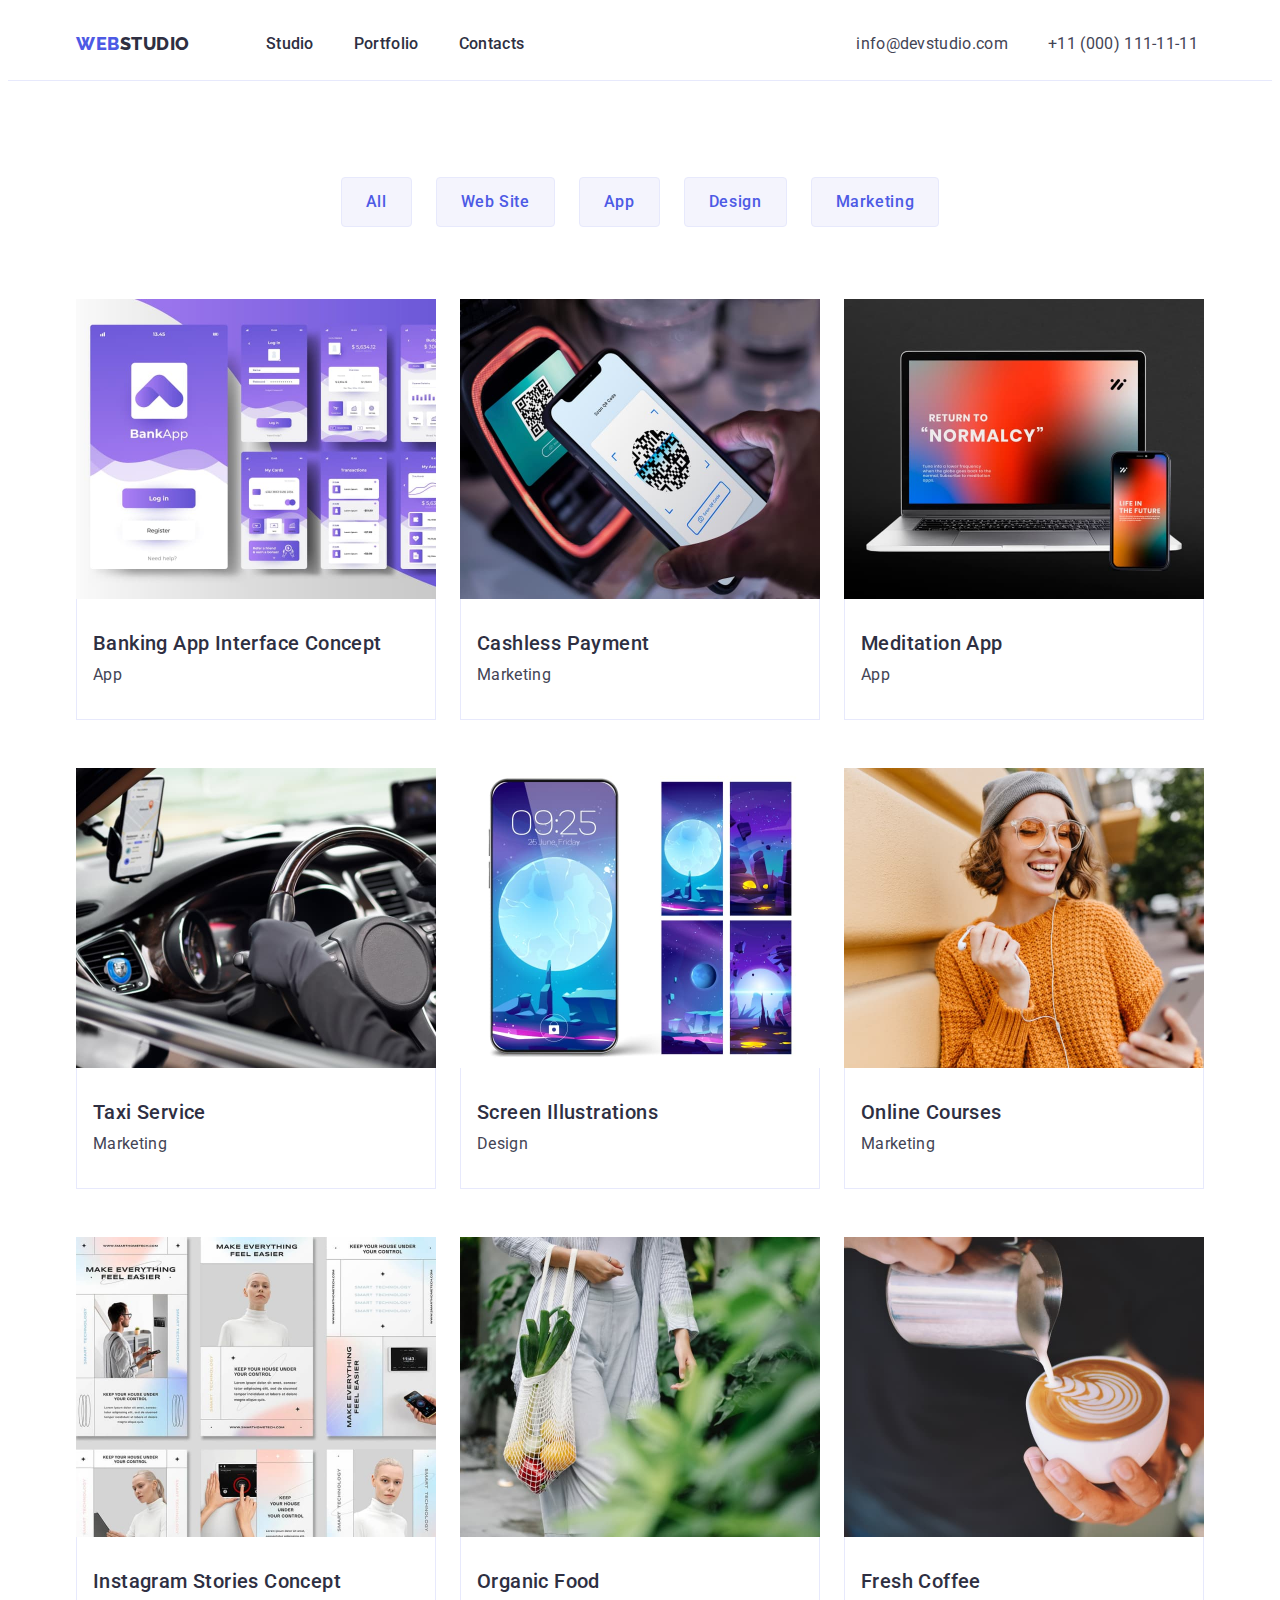
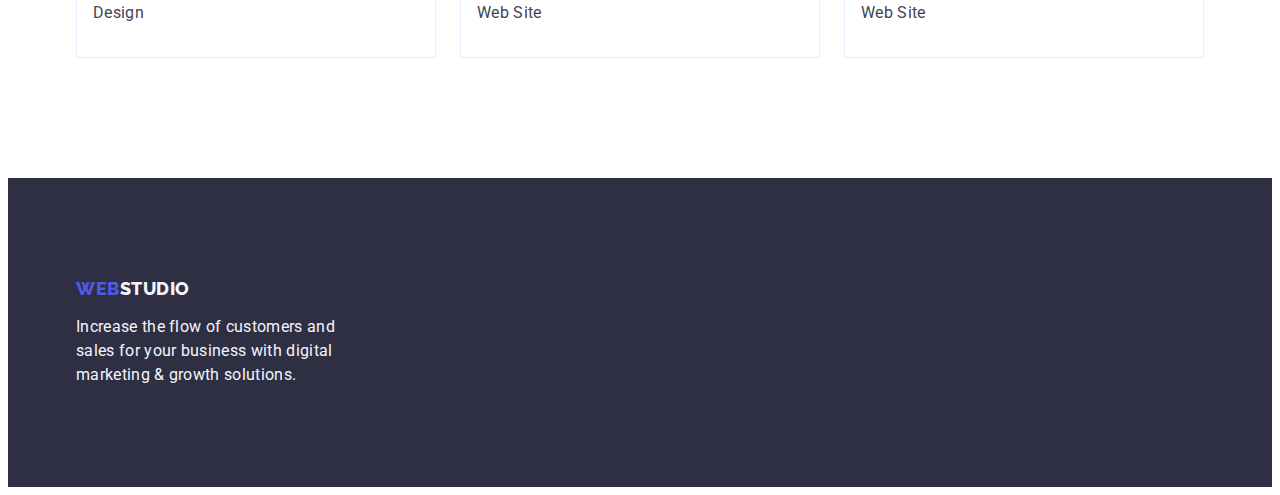
==== commit ec4cc928: "hw3" ====
--- a/portfolio.html
+++ b/portfolio.html
@@ -58,7 +58,7 @@
       <section class="portfolio">
         <div class="container">
           <h1 class="visually-hidden">Heading</h1>
-          <ul class="list">
+          <ul class="list-buttons">
             <li><button type="button" class="button-list">All</button></li>
             <li><button type="button" class="button-list">Web Site</button></li>
             <li><button type="button" class="button-list">App</button></li>
@@ -70,8 +70,8 @@
 
           <!-- All -->
 
-          <ul class="list-images">
-            <li class="list-images-link">
+          <ul class="list-apps">
+            <li class="link-apps">
               <a href="./portfolio.html" class="link">
                 <img
                   src="./images/image8.jpg"
@@ -79,12 +79,15 @@
                   width="360"
                   height="300"
                 />
-                <div class="app-use">
-                <h2 class="heading-portfolio">Banking App Interface Concept</h2>
-                <p class="paragraph-portfolio">App</p></div>
-              </a>
-            </li>
-            <li>
+                <div class="div-app">
+                  <h2 class="heading-portfolio">
+                    Banking App Interface Concept
+                  </h2>
+                  <p class="paragraph-portfolio">App</p>
+                </div>
+              </a>
+            </li>
+            <li class="link-apps">
               <a href="./portfolio.html" class="link">
                 <img
                   src="./images/image9.jpg"
@@ -92,11 +95,13 @@
                   width="360"
                   height="300"
                 />
-                <div class="app-use"></div><h2 class="heading-portfolio">Cashless Payment</h2>
-                <p class="paragraph-portfolio">Marketing</p></div>
-              </a>
-            </li>
-            <li>
+                <div class="div-app">
+                  <h2 class="heading-portfolio">Cashless Payment</h2>
+                  <p class="paragraph-portfolio">Marketing</p>
+                </div>
+              </a>
+            </li>
+            <li class="link-apps">
               <a href="./portfolio.html" class="link">
                 <img
                   src="./images/image10.jpg"
@@ -104,11 +109,13 @@
                   width="360"
                   height="300"
                 />
-               <div class="app-use"> <h2 class="heading-portfolio">Meditation App</h2>
-                <p class="paragraph-portfolio">App</p></div>
-              </a>
-            </li>
-            <li>
+                <div class="div-app">
+                  <h2 class="heading-portfolio">Meditation App</h2>
+                  <p class="paragraph-portfolio">App</p>
+                </div>
+              </a>
+            </li>
+            <li class="link-apps">
               <a href="./portfolio.html" class="link">
                 <img
                   src="./images/image11.jpg"
@@ -116,11 +123,13 @@
                   width="360"
                   height="300"
                 />
-                <div class="app-use"> <h2 class="heading-portfolio">Taxi Service</h2>
-                <p class="paragraph-portfolio">Marketing</p></div>
-              </a>
-            </li>
-            <li>
+                <div class="div-app">
+                  <h2 class="heading-portfolio">Taxi Service</h2>
+                  <p class="paragraph-portfolio">Marketing</p>
+                </div>
+              </a>
+            </li>
+            <li class="link-apps">
               <a href="./portfolio.html" class="link">
                 <img
                   src="./images/image12.jpg"
@@ -128,11 +137,13 @@
                   width="360"
                   height="300"
                 />
-                 <div class="app-use"><h2 class="heading-portfolio">Screen Illustrations</h2>
-                <p class="paragraph-portfolio">Design</p></div>
-              </a>
-            </li>
-            <li>
+                <div class="div-app">
+                  <h2 class="heading-portfolio">Screen Illustrations</h2>
+                  <p class="paragraph-portfolio">Design</p>
+                </div>
+              </a>
+            </li>
+            <li class="link-apps">
               <a href="./portfolio.html" class="link">
                 <img
                   src="./images/image13.jpg"
@@ -140,11 +151,13 @@
                   width="360"
                   height="300"
                 />
-                <div class="app-use"> <h2 class="heading-portfolio">Online Courses</h2>
-                <p class="paragraph-portfolio">Marketing</p></div>
-              </a>
-            </li>
-            <li>
+                <div class="div-app">
+                  <h2 class="heading-portfolio">Online Courses</h2>
+                  <p class="paragraph-portfolio">Marketing</p>
+                </div>
+              </a>
+            </li>
+            <li class="link-apps">
               <a href="./portfolio.html" class="link">
                 <img
                   src="./images/image14.jpg"
@@ -152,11 +165,13 @@
                   width="360"
                   height="300"
                 />
-                 <div class="app-use"><h2 class="heading-portfolio">Instagram Stories Concept</h2>
-                <p class="paragraph-portfolio">Design</p></div>
-              </a>
-            </li>
-            <li>
+                <div class="div-app">
+                  <h2 class="heading-portfolio">Instagram Stories Concept</h2>
+                  <p class="paragraph-portfolio">Design</p>
+                </div>
+              </a>
+            </li>
+            <li class="link-apps">
               <a href="./portfolio.html" class="link">
                 <img
                   src="./images/image15.jpg"
@@ -164,11 +179,13 @@
                   width="360"
                   height="300"
                 />
-                 <div class="app-use"><h2 class="heading-portfolio">Organic Food</h2>
-                <p class="paragraph-portfolio">Web Site</p></div>
-              </a>
-            </li>
-            <li>
+                <div class="div-app">
+                  <h2 class="heading-portfolio">Organic Food</h2>
+                  <p class="paragraph-portfolio">Web Site</p>
+                </div>
+              </a>
+            </li>
+            <li class="link-apps">
               <a href="./portfolio.html" class="link">
                 <img
                   src="./images/image16.jpg"
@@ -176,8 +193,10 @@
                   width="360"
                   height="300"
                 />
-                 <div class="app-use"><h2 class="heading-portfolio">Fresh Coffee</h2>
-                <p class="paragraph-portfolio">Web Site</p></div>
+                <div class="div-app">
+                  <h2 class="heading-portfolio">Fresh Coffee</h2>
+                  <p class="paragraph-portfolio">Web Site</p>
+                </div>
               </a>
             </li>
           </ul>
--- a/css/styles.css
+++ b/css/styles.css
@@ -233,6 +233,7 @@
   line-height: 1.2;
   letter-spacing: 0.02em;
   color: var(--primarycolor);
+  margin-bottom: 8px;
 }
 
 .paragraph-portfolio {
@@ -323,15 +324,23 @@
   padding-top: 96px;
   padding-bottom: 120px;
 }
-.portfolio .list {
+.list-buttons {
   display: flex;
   justify-content: center;
   gap: 24px;
   margin-bottom: 72px;
 }
-.portfolio .list-images {
+.list-apps {
   display: flex;
   flex-wrap: wrap;
   column-gap: 24px;
   row-gap: 48px;
 }
+.link-apps {
+  width: calc((100% - 48px) / 3);
+}
+.div-app {
+  padding: 32px 16px;
+  border: 1px solid #e7e9fc;
+  border-top: none;
+}
